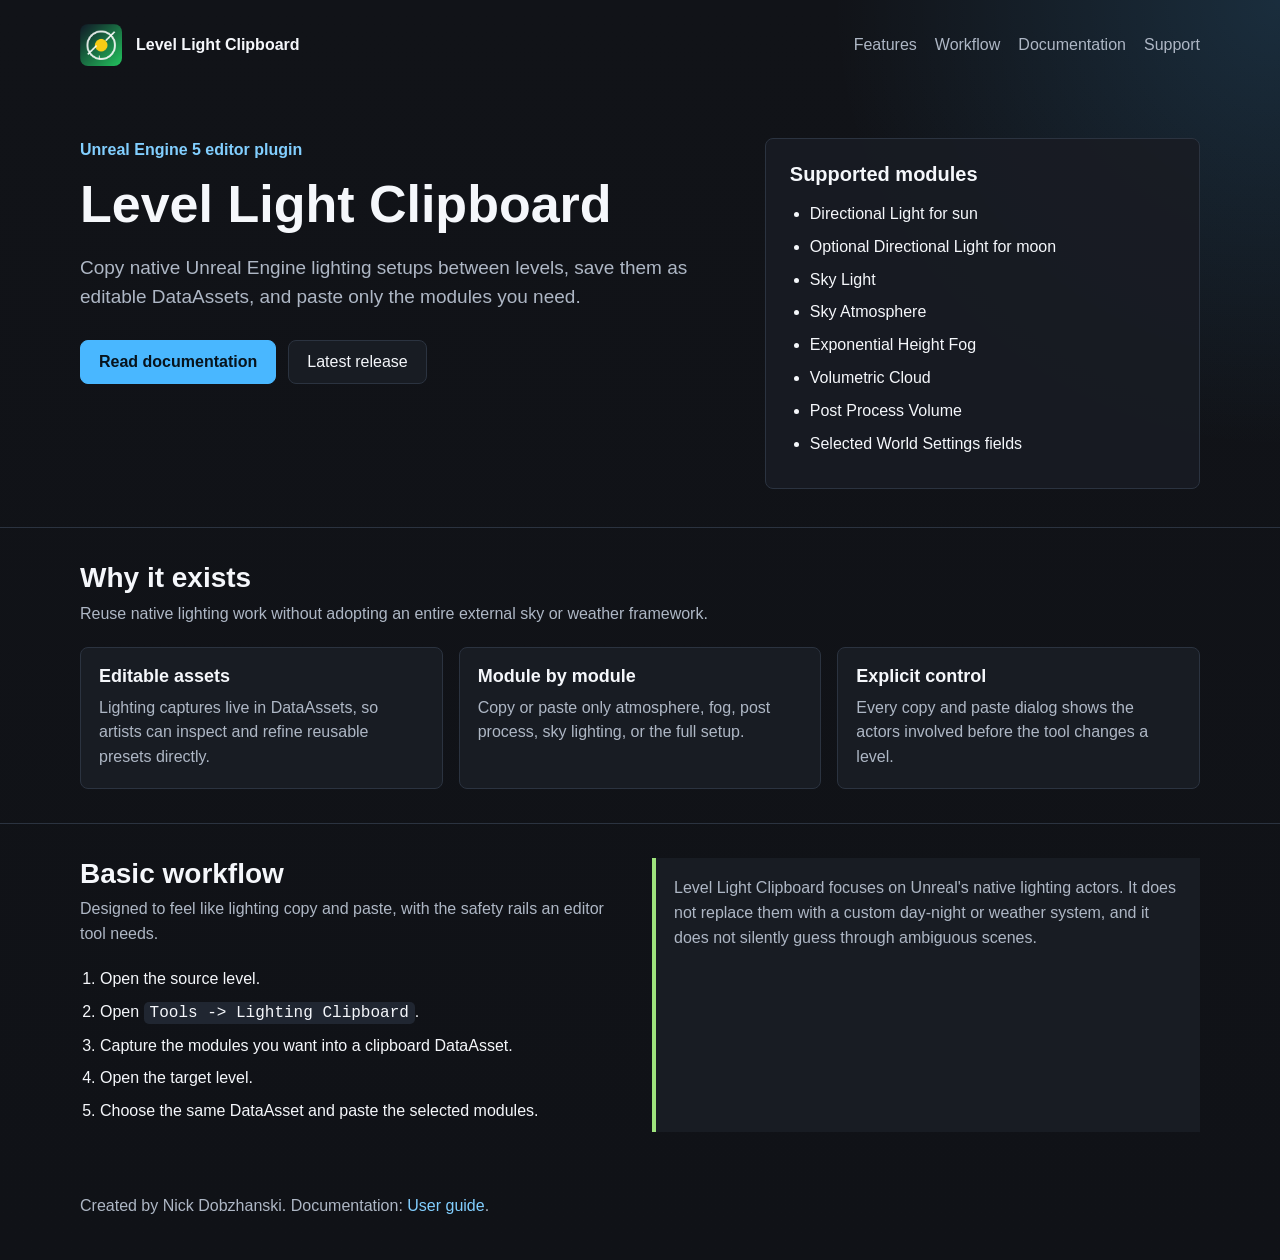
==== index.html @ 8505f0f5 "init public site" ====
<!doctype html>
<html lang="en">
<head>
	<meta charset="utf-8">
	<meta name="viewport" content="width=device-width, initial-scale=1">
	<title>Level Light Clipboard</title>
	<meta name="description" content="Copy native Unreal Engine lighting setups between levels, save them as editable DataAssets, and paste only the modules you need.">
	<link rel="icon" href="assets/icon128.png">
	<link rel="stylesheet" href="assets/site.css">
</head>
<body>
	<header class="shell topbar">
		<div class="brand">
			<img src="assets/icon128.png" alt="">
			<span>Level Light Clipboard</span>
		</div>
		<nav class="nav" aria-label="Primary">
			<a href="#features">Features</a>
			<a href="#workflow">Workflow</a>
			<a href="guide.html">Documentation</a>
			<a href="https://github.com/UltimateHobby/UE5LevelLightCopyPast/issues">Support</a>
		</nav>
	</header>

	<main>
		<section class="shell hero">
			<div>
				<p class="eyebrow">Unreal Engine 5 editor plugin</p>
				<h1>Level Light Clipboard</h1>
				<p class="lede">
					Copy native Unreal Engine lighting setups between levels, save them as editable DataAssets,
					and paste only the modules you need.
				</p>
				<div class="actions">
					<a class="button primary" href="guide.html">Read documentation</a>
					<a class="button" href="https://github.com/UltimateHobby/UE5LevelLightCopyPast/releases/latest">Latest release</a>
				</div>
			</div>
			<aside class="hero-panel">
				<h2>Supported modules</h2>
				<ul class="module-list">
					<li>Directional Light for sun</li>
					<li>Optional Directional Light for moon</li>
					<li>Sky Light</li>
					<li>Sky Atmosphere</li>
					<li>Exponential Height Fog</li>
					<li>Volumetric Cloud</li>
					<li>Post Process Volume</li>
					<li>Selected World Settings fields</li>
				</ul>
			</aside>
		</section>

		<section id="features" class="band">
			<div class="shell">
				<div class="section-head">
					<h2>Why it exists</h2>
					<p>Reuse native lighting work without adopting an entire external sky or weather framework.</p>
				</div>
				<div class="grid">
					<article class="card">
						<h3>Editable assets</h3>
						<p>Lighting captures live in DataAssets, so artists can inspect and refine reusable presets directly.</p>
					</article>
					<article class="card">
						<h3>Module by module</h3>
						<p>Copy or paste only atmosphere, fog, post process, sky lighting, or the full setup.</p>
					</article>
					<article class="card">
						<h3>Explicit control</h3>
						<p>Every copy and paste dialog shows the actors involved before the tool changes a level.</p>
					</article>
				</div>
			</div>
		</section>

		<section id="workflow" class="band">
			<div class="shell split">
				<div>
					<div class="section-head">
						<h2>Basic workflow</h2>
						<p>Designed to feel like lighting copy and paste, with the safety rails an editor tool needs.</p>
					</div>
					<ol class="steps">
						<li>Open the source level.</li>
						<li>Open <code>Tools -&gt; Lighting Clipboard</code>.</li>
						<li>Capture the modules you want into a clipboard DataAsset.</li>
						<li>Open the target level.</li>
						<li>Choose the same DataAsset and paste the selected modules.</li>
					</ol>
				</div>
				<div class="callout">
					Level Light Clipboard focuses on Unreal's native lighting actors. It does not replace them with a custom
					day-night or weather system, and it does not silently guess through ambiguous scenes.
				</div>
			</div>
		</section>
	</main>

	<footer class="shell footer">
		<span>Created by Nick Dobzhanski.</span>
		<span> Documentation: <a href="guide.html">User guide</a>.</span>
	</footer>
</body>
</html>
---- assets/site.css ----
:root {
	color-scheme: dark;
	--bg: #111318;
	--panel: #181c23;
	--panel-soft: #202631;
	--line: #2b3340;
	--text: #f5f7fb;
	--muted: #aeb7c5;
	--accent: #82cfff;
	--accent-strong: #49b7ff;
	--success: #9ee37d;
	--max: 1120px;
}

* {
	box-sizing: border-box;
}

html {
	scroll-behavior: smooth;
}

body {
	margin: 0;
	background:
		radial-gradient(circle at top right, rgba(73, 183, 255, 0.16), transparent 28rem),
		linear-gradient(180deg, #111318 0%, #101217 100%);
	color: var(--text);
	font: 16px/1.55 "Segoe UI", Arial, sans-serif;
	letter-spacing: 0;
}

a {
	color: inherit;
}

.shell {
	width: min(calc(100% - 48px), var(--max));
	margin: 0 auto;
}

.topbar {
	display: flex;
	justify-content: space-between;
	align-items: center;
	gap: 24px;
	padding: 24px 0;
}

.brand {
	display: flex;
	align-items: center;
	gap: 14px;
	font-weight: 700;
}

.brand img {
	width: 42px;
	height: 42px;
	border-radius: 8px;
}

.nav {
	display: flex;
	flex-wrap: wrap;
	gap: 18px;
	color: var(--muted);
}

.nav a {
	text-decoration: none;
}

.hero {
	display: grid;
	grid-template-columns: minmax(0, 1.2fr) minmax(300px, 0.8fr);
	gap: 32px;
	align-items: stretch;
	padding: 48px 0 38px;
}

.eyebrow {
	color: var(--accent);
	font-weight: 600;
	margin: 0 0 12px;
}

h1,
h2,
h3 {
	line-height: 1.12;
	letter-spacing: 0;
}

h1 {
	margin: 0;
	font-size: clamp(34px, 5vw, 52px);
}

.lede {
	max-width: 720px;
	margin: 20px 0 0;
	color: var(--muted);
	font-size: 19px;
}

.actions {
	display: flex;
	flex-wrap: wrap;
	gap: 12px;
	margin-top: 28px;
}

.button {
	display: inline-flex;
	align-items: center;
	justify-content: center;
	min-height: 44px;
	padding: 0 18px;
	border: 1px solid var(--line);
	border-radius: 8px;
	text-decoration: none;
	background: var(--panel);
}

.button.primary {
	border-color: var(--accent-strong);
	background: var(--accent-strong);
	color: #07131d;
	font-weight: 700;
}

.hero-panel {
	padding: 24px;
	border: 1px solid var(--line);
	border-radius: 8px;
	background: rgba(24, 28, 35, 0.92);
}

.hero-panel h2 {
	margin-top: 0;
	font-size: 20px;
}

.module-list,
.feature-list,
.steps {
	margin: 0;
	padding-left: 20px;
}

.module-list li,
.feature-list li,
.steps li {
	margin: 8px 0;
}

.band {
	padding: 34px 0;
	border-top: 1px solid var(--line);
}

.section-head {
	margin-bottom: 20px;
}

.section-head h2 {
	margin: 0 0 8px;
	font-size: 28px;
}

.section-head p {
	margin: 0;
	color: var(--muted);
}

.grid {
	display: grid;
	grid-template-columns: repeat(3, minmax(0, 1fr));
	gap: 16px;
}

.card {
	padding: 18px;
	border: 1px solid var(--line);
	border-radius: 8px;
	background: var(--panel);
}

.card h3 {
	margin-top: 0;
	margin-bottom: 10px;
	font-size: 18px;
}

.card p {
	margin: 0;
	color: var(--muted);
}

.split {
	display: grid;
	grid-template-columns: repeat(2, minmax(0, 1fr));
	gap: 24px;
}

.callout {
	padding: 18px;
	border-left: 4px solid var(--success);
	background: var(--panel);
	color: var(--muted);
}

.footer {
	padding: 28px 0 42px;
	color: var(--muted);
}

.footer a {
	color: var(--accent);
	text-decoration: none;
}

code {
	padding: 2px 6px;
	border-radius: 5px;
	background: var(--panel-soft);
}

@media (max-width: 840px) {
	.shell {
		width: min(calc(100% - 32px), var(--max));
	}

	.topbar,
	.hero,
	.split {
		display: block;
	}

	.nav {
		margin-top: 16px;
	}

	.hero-panel {
		margin-top: 24px;
	}

	.grid {
		grid-template-columns: 1fr;
	}
}
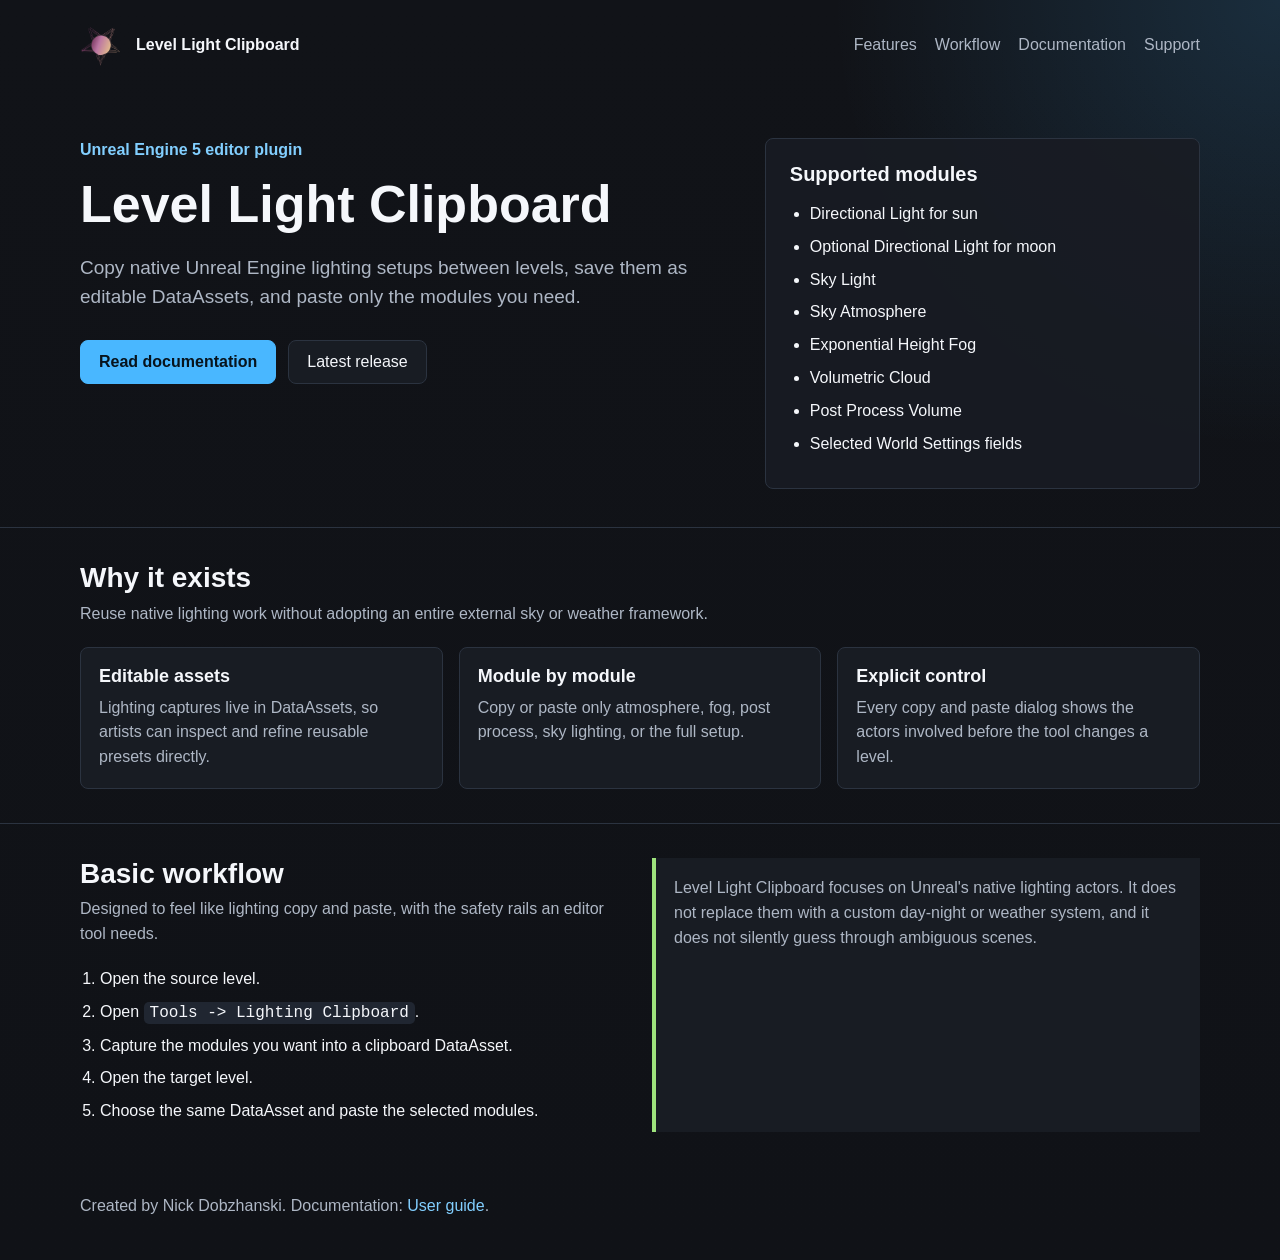
==== commit 09dc913e: "fix: isolate guide assets for Pages" ====
--- a/index.html
+++ b/index.html
@@ -5,20 +5,20 @@
 	<meta name="viewport" content="width=device-width, initial-scale=1">
 	<title>Level Light Clipboard</title>
 	<meta name="description" content="Copy native Unreal Engine lighting setups between levels, save them as editable DataAssets, and paste only the modules you need.">
-	<link rel="icon" href="assets/icon128.png">
+	<link rel="icon" href="assets/llcp-logo-128.png">
 	<link rel="stylesheet" href="assets/site.css">
 </head>
 <body>
 	<header class="shell topbar">
 		<div class="brand">
-			<img src="assets/icon128.png" alt="">
+			<img src="assets/llcp-logo-128.png" alt="">
 			<span>Level Light Clipboard</span>
 		</div>
 		<nav class="nav" aria-label="Primary">
 			<a href="#features">Features</a>
 			<a href="#workflow">Workflow</a>
 			<a href="guide.html">Documentation</a>
-			<a href="https://github.com/UltimateHobby/UE5LevelLightCopyPast/issues">Support</a>
+			<a href="https://github.com/UltimateHobby/LevelLightClipboard/issues">Support</a>
 		</nav>
 	</header>
 
@@ -33,7 +33,7 @@
 				</p>
 				<div class="actions">
 					<a class="button primary" href="guide.html">Read documentation</a>
-					<a class="button" href="https://github.com/UltimateHobby/UE5LevelLightCopyPast/releases/latest">Latest release</a>
+					<a class="button" href="https://github.com/UltimateHobby/LevelLightClipboard/releases/latest">Latest release</a>
 				</div>
 			</div>
 			<aside class="hero-panel">
--- a/assets/site.css
+++ b/assets/site.css
@@ -250,3 +250,296 @@
 		grid-template-columns: 1fr;
 	}
 }
+
+body.docs-reader {
+	color-scheme: light;
+	background: #e8ebf0;
+	color: #22262d;
+	font: 16px/1.68 "Segoe UI", Arial, sans-serif;
+}
+
+.docs-reader a {
+	color: #145f8f;
+}
+
+.reader-topbar {
+	display: flex;
+	justify-content: space-between;
+	align-items: center;
+	gap: 24px;
+	max-width: 1180px;
+	margin: 0 auto;
+	padding: 18px 28px;
+}
+
+.reader-brand,
+.reader-links {
+	display: flex;
+	align-items: center;
+	gap: 12px;
+}
+
+.reader-brand {
+	color: #22262d;
+	font-weight: 700;
+	text-decoration: none;
+}
+
+.reader-brand img {
+	width: 34px;
+	height: 34px;
+	border-radius: 6px;
+}
+
+.reader-links {
+	flex-wrap: wrap;
+	gap: 18px;
+	font-size: 14px;
+}
+
+.reader-links a,
+.reader-toc a {
+	text-decoration: none;
+}
+
+.reader-layout {
+	display: grid;
+	grid-template-columns: 220px minmax(0, 760px);
+	gap: 28px;
+	align-items: start;
+	max-width: 1060px;
+	margin: 0 auto 56px;
+	padding: 0 28px;
+}
+
+.reader-toc {
+	position: sticky;
+	top: 18px;
+	padding: 18px 0;
+	font-size: 14px;
+}
+
+.reader-toc p {
+	margin: 0 0 12px;
+	color: #6b7280;
+	font-weight: 700;
+	text-transform: uppercase;
+}
+
+.reader-toc a {
+	display: block;
+	padding: 6px 0;
+	color: #46505c;
+}
+
+.reader-toc a:hover {
+	color: #145f8f;
+}
+
+.reader-document {
+	min-width: 0;
+	padding: 56px 64px 64px;
+	border: 1px solid #d6dbe3;
+	background: #fff;
+	box-shadow: 0 18px 45px rgba(42, 48, 57, 0.14);
+}
+
+.reader-title {
+	padding-bottom: 30px;
+	border-bottom: 1px solid #dce1e8;
+}
+
+.reader-title p {
+	margin: 0 0 10px;
+	color: #6b7280;
+	font-size: 14px;
+	font-weight: 700;
+	text-transform: uppercase;
+}
+
+.reader-title h1 {
+	max-width: 680px;
+	margin: 0;
+	color: #151922;
+	font-size: 36px;
+	line-height: 1.16;
+}
+
+.reader-meta {
+	display: flex;
+	flex-wrap: wrap;
+	gap: 8px;
+	margin-top: 18px;
+	color: #46505c;
+	font-size: 14px;
+}
+
+.reader-meta span {
+	padding: 4px 8px;
+	border: 1px solid #d6dbe3;
+	border-radius: 6px;
+	background: #f4f6f8;
+}
+
+.reader-section {
+	padding: 34px 0 0;
+	scroll-margin-top: 18px;
+}
+
+.reader-section + .reader-section {
+	margin-top: 2px;
+}
+
+.reader-section h2 {
+	margin: 0 0 14px;
+	color: #151922;
+	font-size: 23px;
+	line-height: 1.25;
+}
+
+.reader-section p {
+	margin: 0 0 14px;
+}
+
+.reader-section p:last-child,
+.reader-section ul:last-child,
+.reader-section ol:last-child,
+.reader-section table:last-child,
+.reader-section pre:last-child {
+	margin-bottom: 0;
+}
+
+.reader-section ul,
+.reader-section ol {
+	margin: 0 0 18px;
+	padding-left: 24px;
+}
+
+.reader-section li {
+	margin: 7px 0;
+}
+
+.reader-section strong {
+	color: #151922;
+}
+
+.reader-section pre {
+	max-width: 100%;
+	margin: 12px 0 18px;
+	padding: 14px 16px;
+	overflow-x: auto;
+	border: 1px solid #d6dbe3;
+	border-radius: 6px;
+	background: #f4f6f8;
+}
+
+.reader-section code {
+	padding: 0;
+	border-radius: 0;
+	background: transparent;
+	color: #202631;
+	font-size: 14px;
+}
+
+.reader-columns {
+	columns: 2;
+	column-gap: 34px;
+}
+
+.reader-table {
+	width: 100%;
+	border-collapse: collapse;
+	font-size: 15px;
+}
+
+.reader-table th,
+.reader-table td {
+	padding: 12px 0;
+	border-bottom: 1px solid #dce1e8;
+	text-align: left;
+	vertical-align: top;
+}
+
+.reader-table th {
+	color: #46505c;
+	font-size: 13px;
+	text-transform: uppercase;
+}
+
+.reader-table td + td,
+.reader-table th + th {
+	padding-left: 24px;
+}
+
+@media (max-width: 880px) {
+	.reader-topbar {
+		display: block;
+		padding: 16px 20px;
+	}
+
+	.reader-links {
+		margin-top: 12px;
+	}
+
+	.reader-layout {
+		display: block;
+		padding: 0 16px;
+	}
+
+	.reader-toc {
+		position: static;
+		display: flex;
+		gap: 8px 16px;
+		flex-wrap: wrap;
+		padding: 12px 0 16px;
+	}
+
+	.reader-toc p {
+		width: 100%;
+		margin-bottom: 0;
+	}
+
+	.reader-toc a {
+		padding: 0;
+	}
+
+	.reader-document {
+		padding: 34px 24px 40px;
+	}
+
+	.reader-title h1 {
+		font-size: 30px;
+	}
+
+	.reader-columns {
+		columns: 1;
+	}
+
+	.reader-table,
+	.reader-table thead,
+	.reader-table tbody,
+	.reader-table tr,
+	.reader-table th,
+	.reader-table td {
+		display: block;
+	}
+
+	.reader-table thead {
+		display: none;
+	}
+
+	.reader-table tr {
+		padding: 12px 0;
+		border-bottom: 1px solid #dce1e8;
+	}
+
+	.reader-table td {
+		padding: 0;
+		border-bottom: 0;
+	}
+
+	.reader-table td + td {
+		padding: 6px 0 0;
+		color: #46505c;
+	}
+}
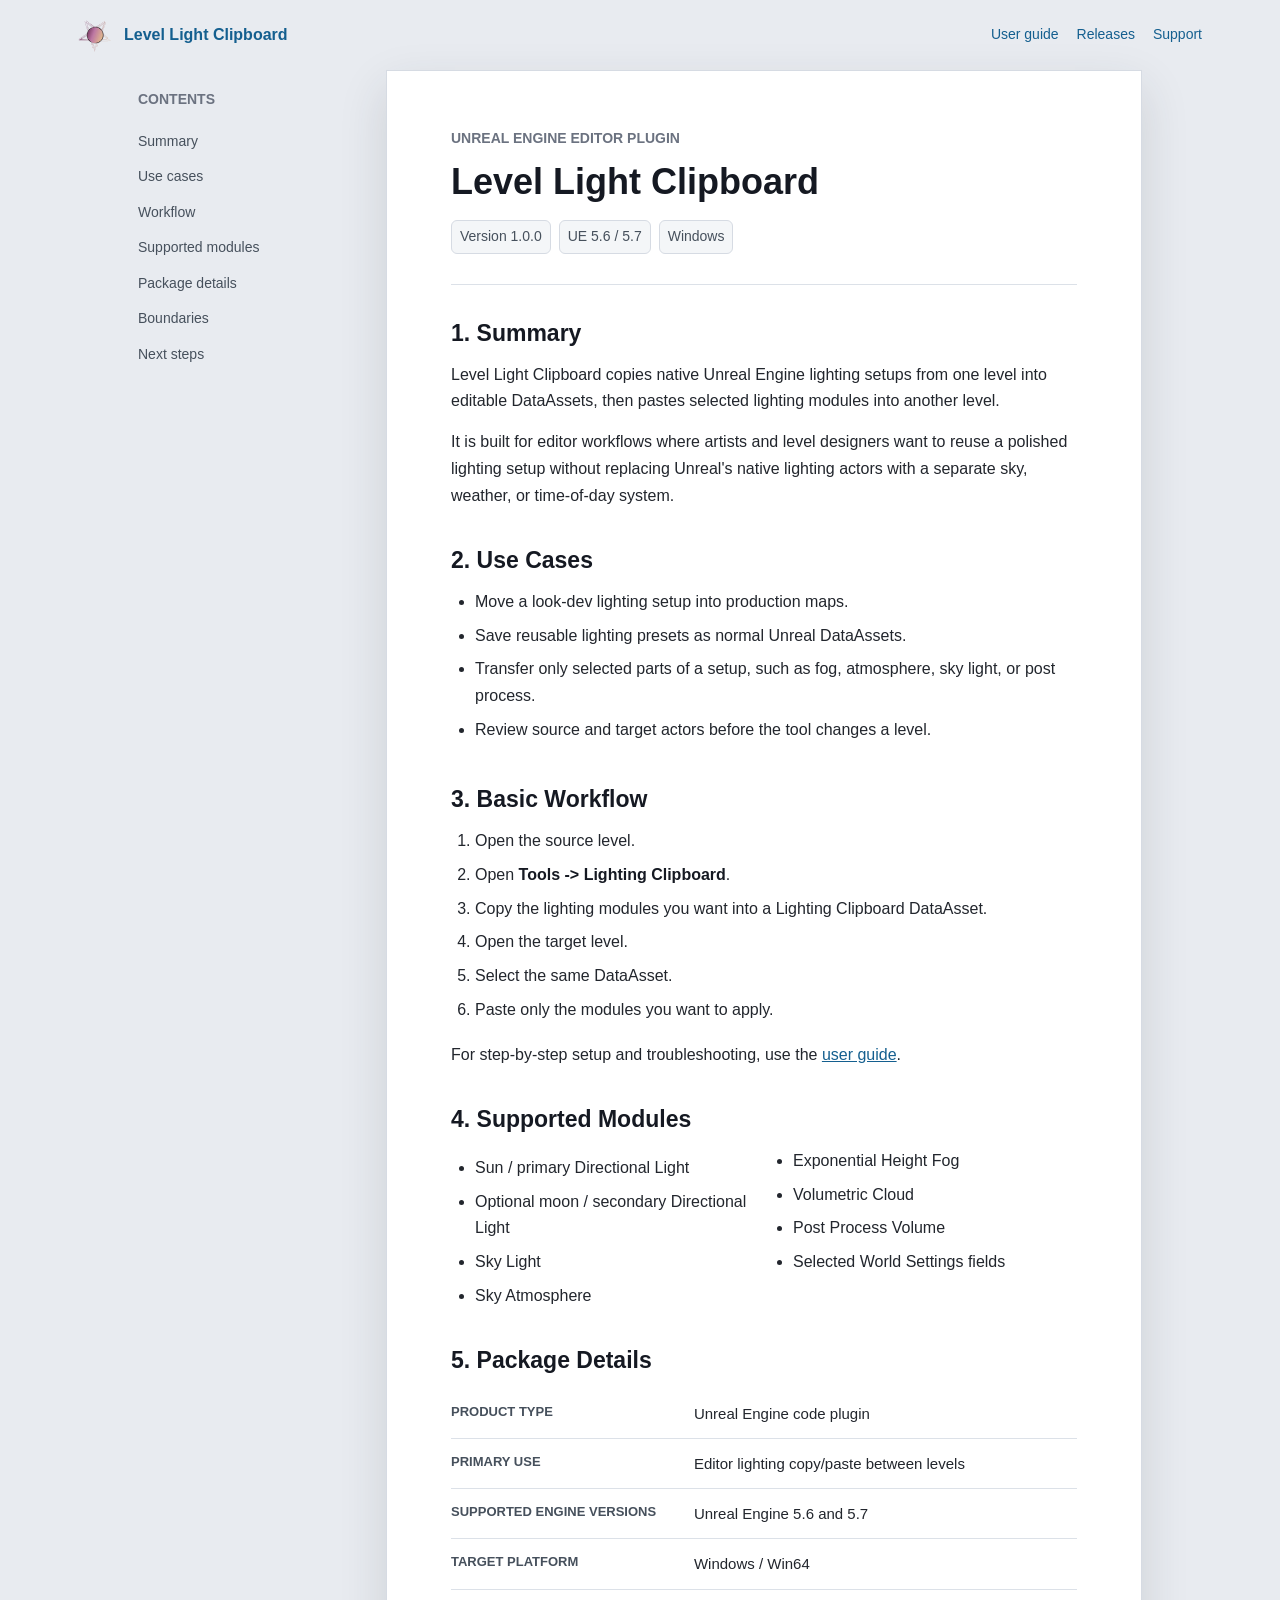
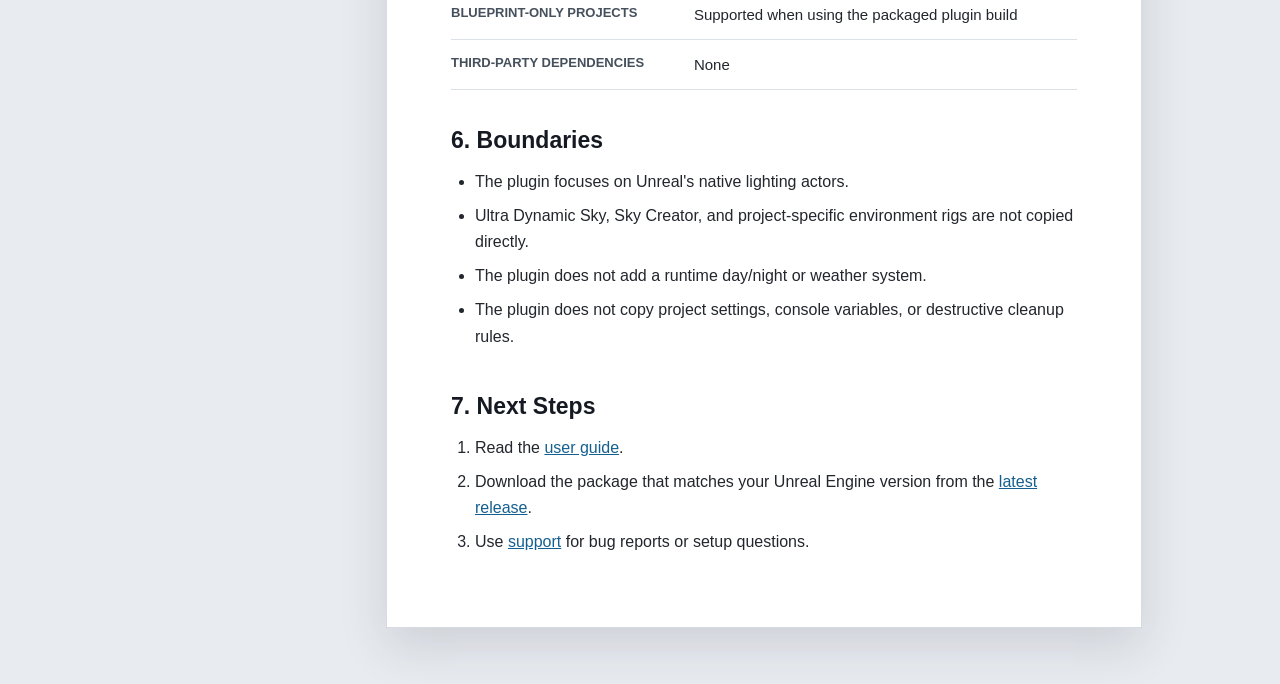
==== commit 9497c137: "docs: convert index to reader overview" ====
--- a/index.html
+++ b/index.html
@@ -4,43 +4,87 @@
 	<meta charset="utf-8">
 	<meta name="viewport" content="width=device-width, initial-scale=1">
 	<title>Level Light Clipboard</title>
-	<meta name="description" content="Copy native Unreal Engine lighting setups between levels, save them as editable DataAssets, and paste only the modules you need.">
+	<meta name="description" content="Product overview for Level Light Clipboard, an Unreal Engine editor plugin for copying native lighting setups between levels.">
 	<link rel="icon" href="assets/llcp-logo-128.png">
-	<link rel="stylesheet" href="assets/site.css">
+	<link rel="stylesheet" href="assets/guide-reader.css">
 </head>
-<body>
-	<header class="shell topbar">
-		<div class="brand">
+<body class="docs-reader">
+	<header class="reader-topbar">
+		<a class="reader-brand" href="index.html" aria-label="Level Light Clipboard overview">
 			<img src="assets/llcp-logo-128.png" alt="">
 			<span>Level Light Clipboard</span>
-		</div>
-		<nav class="nav" aria-label="Primary">
-			<a href="#features">Features</a>
-			<a href="#workflow">Workflow</a>
-			<a href="guide.html">Documentation</a>
+		</a>
+		<nav class="reader-links" aria-label="Product links">
+			<a href="guide.html">User guide</a>
+			<a href="https://github.com/UltimateHobby/LevelLightClipboard/releases/latest">Releases</a>
 			<a href="https://github.com/UltimateHobby/LevelLightClipboard/issues">Support</a>
 		</nav>
 	</header>
 
-	<main>
-		<section class="shell hero">
-			<div>
-				<p class="eyebrow">Unreal Engine 5 editor plugin</p>
+	<main class="reader-layout">
+		<aside class="reader-toc" aria-label="Overview sections">
+			<p>Contents</p>
+			<a href="#summary">Summary</a>
+			<a href="#use-cases">Use cases</a>
+			<a href="#workflow">Workflow</a>
+			<a href="#modules">Supported modules</a>
+			<a href="#package">Package details</a>
+			<a href="#boundaries">Boundaries</a>
+			<a href="#next">Next steps</a>
+		</aside>
+
+		<article class="reader-document">
+			<header class="reader-title">
+				<p>Unreal Engine editor plugin</p>
 				<h1>Level Light Clipboard</h1>
-				<p class="lede">
-					Copy native Unreal Engine lighting setups between levels, save them as editable DataAssets,
-					and paste only the modules you need.
+				<div class="reader-meta">
+					<span>Version 1.0.0</span>
+					<span>UE 5.6 / 5.7</span>
+					<span>Windows</span>
+				</div>
+			</header>
+
+			<section id="summary" class="reader-section">
+				<h2>1. Summary</h2>
+				<p>
+					Level Light Clipboard copies native Unreal Engine lighting setups from one level into editable
+					DataAssets, then pastes selected lighting modules into another level.
 				</p>
-				<div class="actions">
-					<a class="button primary" href="guide.html">Read documentation</a>
-					<a class="button" href="https://github.com/UltimateHobby/LevelLightClipboard/releases/latest">Latest release</a>
-				</div>
-			</div>
-			<aside class="hero-panel">
-				<h2>Supported modules</h2>
-				<ul class="module-list">
-					<li>Directional Light for sun</li>
-					<li>Optional Directional Light for moon</li>
+				<p>
+					It is built for editor workflows where artists and level designers want to reuse a polished lighting
+					setup without replacing Unreal's native lighting actors with a separate sky, weather, or time-of-day
+					system.
+				</p>
+			</section>
+
+			<section id="use-cases" class="reader-section">
+				<h2>2. Use Cases</h2>
+				<ul>
+					<li>Move a look-dev lighting setup into production maps.</li>
+					<li>Save reusable lighting presets as normal Unreal DataAssets.</li>
+					<li>Transfer only selected parts of a setup, such as fog, atmosphere, sky light, or post process.</li>
+					<li>Review source and target actors before the tool changes a level.</li>
+				</ul>
+			</section>
+
+			<section id="workflow" class="reader-section">
+				<h2>3. Basic Workflow</h2>
+				<ol>
+					<li>Open the source level.</li>
+					<li>Open <strong>Tools -> Lighting Clipboard</strong>.</li>
+					<li>Copy the lighting modules you want into a Lighting Clipboard DataAsset.</li>
+					<li>Open the target level.</li>
+					<li>Select the same DataAsset.</li>
+					<li>Paste only the modules you want to apply.</li>
+				</ol>
+				<p>For step-by-step setup and troubleshooting, use the <a href="guide.html">user guide</a>.</p>
+			</section>
+
+			<section id="modules" class="reader-section">
+				<h2>4. Supported Modules</h2>
+				<ul class="reader-columns">
+					<li>Sun / primary Directional Light</li>
+					<li>Optional moon / secondary Directional Light</li>
 					<li>Sky Light</li>
 					<li>Sky Atmosphere</li>
 					<li>Exponential Height Fog</li>
@@ -48,58 +92,59 @@
 					<li>Post Process Volume</li>
 					<li>Selected World Settings fields</li>
 				</ul>
-			</aside>
-		</section>
+			</section>
 
-		<section id="features" class="band">
-			<div class="shell">
-				<div class="section-head">
-					<h2>Why it exists</h2>
-					<p>Reuse native lighting work without adopting an entire external sky or weather framework.</p>
-				</div>
-				<div class="grid">
-					<article class="card">
-						<h3>Editable assets</h3>
-						<p>Lighting captures live in DataAssets, so artists can inspect and refine reusable presets directly.</p>
-					</article>
-					<article class="card">
-						<h3>Module by module</h3>
-						<p>Copy or paste only atmosphere, fog, post process, sky lighting, or the full setup.</p>
-					</article>
-					<article class="card">
-						<h3>Explicit control</h3>
-						<p>Every copy and paste dialog shows the actors involved before the tool changes a level.</p>
-					</article>
-				</div>
-			</div>
-		</section>
+			<section id="package" class="reader-section">
+				<h2>5. Package Details</h2>
+				<table class="reader-table">
+					<tbody>
+						<tr>
+							<th>Product type</th>
+							<td>Unreal Engine code plugin</td>
+						</tr>
+						<tr>
+							<th>Primary use</th>
+							<td>Editor lighting copy/paste between levels</td>
+						</tr>
+						<tr>
+							<th>Supported engine versions</th>
+							<td>Unreal Engine 5.6 and 5.7</td>
+						</tr>
+						<tr>
+							<th>Target platform</th>
+							<td>Windows / Win64</td>
+						</tr>
+						<tr>
+							<th>Blueprint-only projects</th>
+							<td>Supported when using the packaged plugin build</td>
+						</tr>
+						<tr>
+							<th>Third-party dependencies</th>
+							<td>None</td>
+						</tr>
+					</tbody>
+				</table>
+			</section>
 
-		<section id="workflow" class="band">
-			<div class="shell split">
-				<div>
-					<div class="section-head">
-						<h2>Basic workflow</h2>
-						<p>Designed to feel like lighting copy and paste, with the safety rails an editor tool needs.</p>
-					</div>
-					<ol class="steps">
-						<li>Open the source level.</li>
-						<li>Open <code>Tools -&gt; Lighting Clipboard</code>.</li>
-						<li>Capture the modules you want into a clipboard DataAsset.</li>
-						<li>Open the target level.</li>
-						<li>Choose the same DataAsset and paste the selected modules.</li>
-					</ol>
-				</div>
-				<div class="callout">
-					Level Light Clipboard focuses on Unreal's native lighting actors. It does not replace them with a custom
-					day-night or weather system, and it does not silently guess through ambiguous scenes.
-				</div>
-			</div>
-		</section>
+			<section id="boundaries" class="reader-section">
+				<h2>6. Boundaries</h2>
+				<ul>
+					<li>The plugin focuses on Unreal's native lighting actors.</li>
+					<li>Ultra Dynamic Sky, Sky Creator, and project-specific environment rigs are not copied directly.</li>
+					<li>The plugin does not add a runtime day/night or weather system.</li>
+					<li>The plugin does not copy project settings, console variables, or destructive cleanup rules.</li>
+				</ul>
+			</section>
+
+			<section id="next" class="reader-section">
+				<h2>7. Next Steps</h2>
+				<ol>
+					<li>Read the <a href="guide.html">user guide</a>.</li>
+					<li>Download the package that matches your Unreal Engine version from the <a href="https://github.com/UltimateHobby/LevelLightClipboard/releases/latest">latest release</a>.</li>
+					<li>Use <a href="https://github.com/UltimateHobby/LevelLightClipboard/issues">support</a> for bug reports or setup questions.</li>
+				</ol>
+			</section>
+		</article>
 	</main>
-
-	<footer class="shell footer">
-		<span>Created by Nick Dobzhanski.</span>
-		<span> Documentation: <a href="guide.html">User guide</a>.</span>
-	</footer>
 </body>
 </html>
--- a/assets/guide-reader.css
+++ b/assets/guide-reader.css
@@ -0,0 +1,304 @@
+﻿* {
+	box-sizing: border-box;
+}
+
+html {
+	scroll-behavior: smooth;
+}
+
+body.docs-reader {
+	color-scheme: light;
+	margin: 0;
+	background: #e8ebf0;
+	color: #22262d;
+	font: 16px/1.68 "Segoe UI", Arial, sans-serif;
+	letter-spacing: 0;
+}
+
+.docs-reader a {
+	color: #145f8f;
+}
+
+.reader-topbar {
+	display: flex;
+	justify-content: space-between;
+	align-items: center;
+	gap: 24px;
+	max-width: 1180px;
+	margin: 0 auto;
+	padding: 18px 28px;
+}
+
+.reader-brand,
+.reader-links {
+	display: flex;
+	align-items: center;
+	gap: 12px;
+}
+
+.reader-brand {
+	color: #22262d;
+	font-weight: 700;
+	text-decoration: none;
+}
+
+.reader-brand img {
+	width: 34px;
+	height: 34px;
+	border-radius: 6px;
+}
+
+.reader-links {
+	flex-wrap: wrap;
+	gap: 18px;
+	font-size: 14px;
+}
+
+.reader-links a,
+.reader-toc a {
+	text-decoration: none;
+}
+
+.reader-layout {
+	display: grid;
+	grid-template-columns: 220px minmax(0, 760px);
+	gap: 28px;
+	align-items: start;
+	max-width: 1060px;
+	margin: 0 auto 56px;
+	padding: 0 28px;
+}
+
+.reader-toc {
+	position: sticky;
+	top: 18px;
+	padding: 18px 0;
+	font-size: 14px;
+}
+
+.reader-toc p {
+	margin: 0 0 12px;
+	color: #6b7280;
+	font-weight: 700;
+	text-transform: uppercase;
+}
+
+.reader-toc a {
+	display: block;
+	padding: 6px 0;
+	color: #46505c;
+}
+
+.reader-toc a:hover {
+	color: #145f8f;
+}
+
+.reader-document {
+	min-width: 0;
+	padding: 56px 64px 64px;
+	border: 1px solid #d6dbe3;
+	background: #fff;
+	box-shadow: 0 18px 45px rgba(42, 48, 57, 0.14);
+}
+
+.reader-title {
+	padding-bottom: 30px;
+	border-bottom: 1px solid #dce1e8;
+}
+
+.reader-title p {
+	margin: 0 0 10px;
+	color: #6b7280;
+	font-size: 14px;
+	font-weight: 700;
+	text-transform: uppercase;
+}
+
+.reader-title h1 {
+	max-width: 680px;
+	margin: 0;
+	color: #151922;
+	font-size: 36px;
+	line-height: 1.16;
+}
+
+.reader-meta {
+	display: flex;
+	flex-wrap: wrap;
+	gap: 8px;
+	margin-top: 18px;
+	color: #46505c;
+	font-size: 14px;
+}
+
+.reader-meta span {
+	padding: 4px 8px;
+	border: 1px solid #d6dbe3;
+	border-radius: 6px;
+	background: #f4f6f8;
+}
+
+.reader-section {
+	padding: 34px 0 0;
+	scroll-margin-top: 18px;
+}
+
+.reader-section + .reader-section {
+	margin-top: 2px;
+}
+
+.reader-section h2 {
+	margin: 0 0 14px;
+	color: #151922;
+	font-size: 23px;
+	line-height: 1.25;
+}
+
+.reader-section p {
+	margin: 0 0 14px;
+}
+
+.reader-section p:last-child,
+.reader-section ul:last-child,
+.reader-section ol:last-child,
+.reader-section table:last-child,
+.reader-section pre:last-child {
+	margin-bottom: 0;
+}
+
+.reader-section ul,
+.reader-section ol {
+	margin: 0 0 18px;
+	padding-left: 24px;
+}
+
+.reader-section li {
+	margin: 7px 0;
+}
+
+.reader-section strong {
+	color: #151922;
+}
+
+.reader-section pre {
+	max-width: 100%;
+	margin: 12px 0 18px;
+	padding: 14px 16px;
+	overflow-x: auto;
+	border: 1px solid #d6dbe3;
+	border-radius: 6px;
+	background: #f4f6f8;
+}
+
+.reader-section code {
+	padding: 0;
+	border-radius: 0;
+	background: transparent;
+	color: #202631;
+	font-size: 14px;
+}
+
+.reader-columns {
+	columns: 2;
+	column-gap: 34px;
+}
+
+.reader-table {
+	width: 100%;
+	border-collapse: collapse;
+	font-size: 15px;
+}
+
+.reader-table th,
+.reader-table td {
+	padding: 12px 0;
+	border-bottom: 1px solid #dce1e8;
+	text-align: left;
+	vertical-align: top;
+}
+
+.reader-table th {
+	color: #46505c;
+	font-size: 13px;
+	text-transform: uppercase;
+}
+
+.reader-table td + td,
+.reader-table th + th {
+	padding-left: 24px;
+}
+
+@media (max-width: 880px) {
+	.reader-topbar {
+		display: block;
+		padding: 16px 20px;
+	}
+
+	.reader-links {
+		margin-top: 12px;
+	}
+
+	.reader-layout {
+		display: block;
+		padding: 0 16px;
+	}
+
+	.reader-toc {
+		position: static;
+		display: flex;
+		gap: 8px 16px;
+		flex-wrap: wrap;
+		padding: 12px 0 16px;
+	}
+
+	.reader-toc p {
+		width: 100%;
+		margin-bottom: 0;
+	}
+
+	.reader-toc a {
+		padding: 0;
+	}
+
+	.reader-document {
+		padding: 34px 24px 40px;
+	}
+
+	.reader-title h1 {
+		font-size: 30px;
+	}
+
+	.reader-columns {
+		columns: 1;
+	}
+
+	.reader-table,
+	.reader-table thead,
+	.reader-table tbody,
+	.reader-table tr,
+	.reader-table th,
+	.reader-table td {
+		display: block;
+	}
+
+	.reader-table thead {
+		display: none;
+	}
+
+	.reader-table tr {
+		padding: 12px 0;
+		border-bottom: 1px solid #dce1e8;
+	}
+
+	.reader-table td {
+		padding: 0;
+		border-bottom: 0;
+	}
+
+	.reader-table td + td {
+		padding: 6px 0 0;
+		color: #46505c;
+	}
+}
+
+
